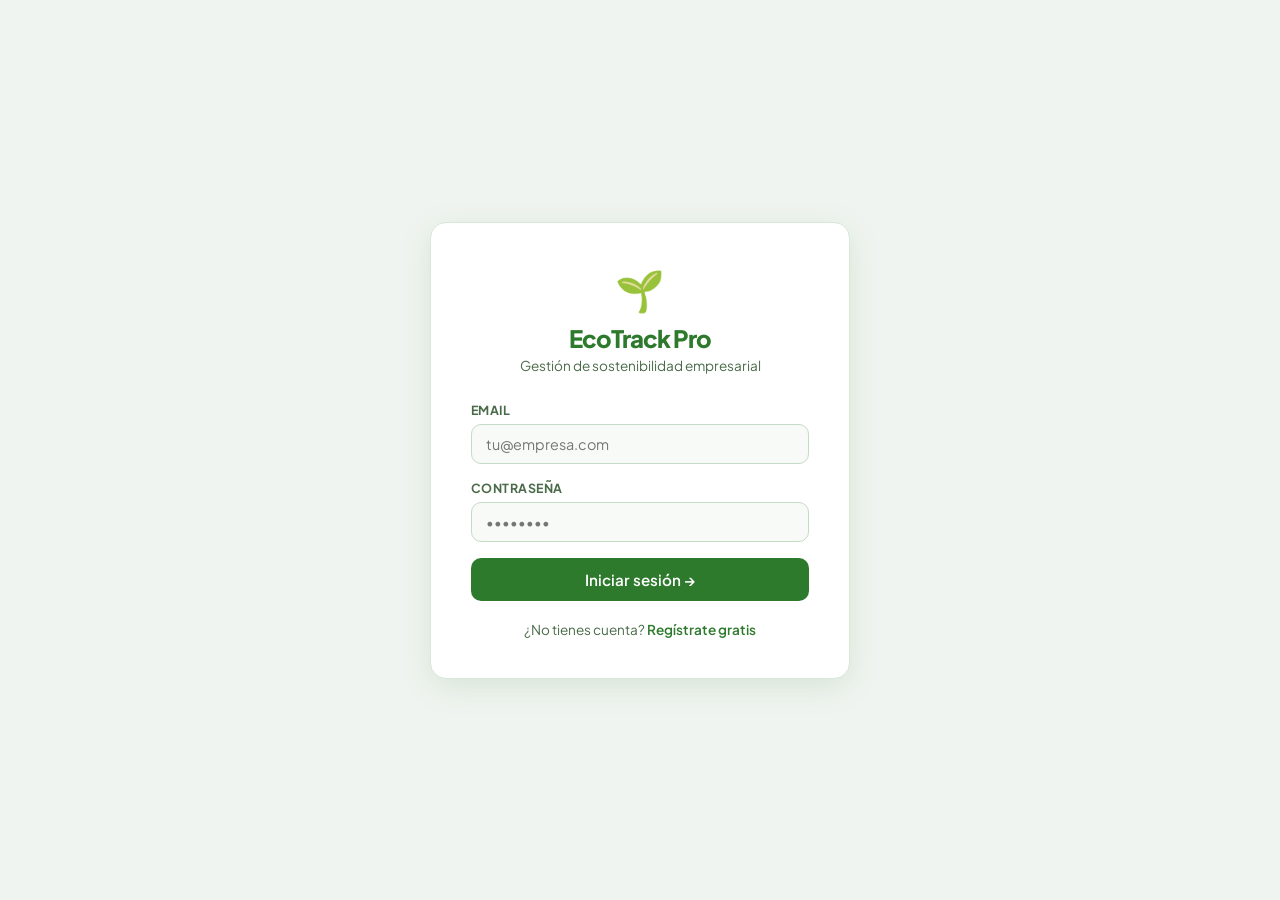
==== ecotrack/frontend/index.html @ 7f2db39b "Subo proyecto" ====
<!DOCTYPE html>
<html lang="es">
<head>
  <meta charset="UTF-8" />
  <meta name="viewport" content="width=device-width, initial-scale=1.0" />
  <title>EcoTrack Pro — Login</title>
  <link rel="stylesheet" href="css/styles.css" />
</head>
<body>
<div class="auth-page">
  <div class="auth-card">
    <div class="auth-logo">
      <div class="logo-icon">🌱</div>
      <h1>EcoTrack Pro</h1>
      <p>Gestión de sostenibilidad empresarial</p>
    </div>

    <!-- Login Form -->
    <div id="login-section">
      <div id="login-error" class="alert alert-error" style="display:none"></div>
      <div class="form-group">
        <label>EMAIL</label>
        <input type="email" id="login-email" placeholder="tu@empresa.com" autocomplete="email" />
      </div>
      <div class="form-group">
        <label>CONTRASEÑA</label>
        <input type="password" id="login-password" placeholder="••••••••" autocomplete="current-password" />
      </div>
      <button id="login-btn" class="btn-primary" style="width:100%;padding:12px;font-size:0.95rem">
        Iniciar sesión →
      </button>
      <div class="auth-switch">
        ¿No tienes cuenta? <a id="show-register-link">Regístrate gratis</a>
      </div>
    </div>

    <!-- Register Form -->
    <div id="register-section" style="display:none">
      <div id="register-error" class="alert alert-error" style="display:none"></div>
      <div class="form-group">
        <label>NOMBRE COMPLETO</label>
        <input type="text" id="reg-name" placeholder="María García" />
      </div>
      <div class="form-group">
        <label>EMAIL</label>
        <input type="email" id="reg-email" placeholder="tu@empresa.com" autocomplete="email" />
      </div>
      <div class="form-group">
        <label>EMPRESA (opcional)</label>
        <input type="text" id="reg-company" placeholder="Mi Empresa S.L." />
      </div>
      <div class="form-group">
        <label>CONTRASEÑA (mínimo 8 caracteres)</label>
        <input type="password" id="reg-password" placeholder="••••••••" autocomplete="new-password" />
      </div>
      <button id="register-btn" class="btn-primary" style="width:100%;padding:12px;font-size:0.95rem">
        Crear cuenta →
      </button>
      <div class="auth-switch">
        ¿Ya tienes cuenta? <a id="show-login-link">Inicia sesión</a>
      </div>
    </div>
  </div>
</div>

<script src="js/api.js?v=3"></script>
<script>
  // No redirigir si ya está logueado aquí para evitar bucles
  // Solo redirigir si tenemos token válido
  if (isLoggedIn()) {
    window.location.replace('/pages/dashboard.html');
  }

  // Mostrar/ocultar formularios
  document.getElementById('show-register-link').addEventListener('click', function() {
    document.getElementById('login-section').style.display = 'none';
    document.getElementById('register-section').style.display = 'block';
    document.getElementById('login-error').style.display = 'none';
  });

  document.getElementById('show-login-link').addEventListener('click', function() {
    document.getElementById('register-section').style.display = 'none';
    document.getElementById('login-section').style.display = 'block';
    document.getElementById('register-error').style.display = 'none';
  });

  // LOGIN
  document.getElementById('login-btn').addEventListener('click', handleLogin);
  document.getElementById('login-password').addEventListener('keydown', function(e) {
    if (e.key === 'Enter') handleLogin();
  });

  async function handleLogin() {
    var email = document.getElementById('login-email').value.trim();
    var password = document.getElementById('login-password').value;
    var errorEl = document.getElementById('login-error');
    errorEl.style.display = 'none';
    errorEl.textContent = '';

    if (!email) {
      errorEl.textContent = 'Introduce tu email.';
      errorEl.style.display = 'block';
      return;
    }
    if (!email.includes('@')) {
      errorEl.textContent = 'El email debe ser válido (ejemplo: usuario@empresa.com).';
      errorEl.style.display = 'block';
      return;
    }
    if (!password) {
      errorEl.textContent = 'Introduce tu contraseña.';
      errorEl.style.display = 'block';
      return;
    }

    var btn = document.getElementById('login-btn');
    btn.textContent = 'Iniciando sesión...';
    btn.disabled = true;

    try {
      var data = await api.login({ email: email, password: password });

      if (!data || !data.access_token) {
        errorEl.textContent = 'Respuesta inesperada del servidor.';
        errorEl.style.display = 'block';
        return;
      }

      // Guardar token y usuario
      localStorage.setItem('eco_token', data.access_token);
      localStorage.setItem('eco_user', JSON.stringify(data.user));

      // Verificar que se guardó
      var saved = localStorage.getItem('eco_token');
      if (!saved) {
        errorEl.textContent = 'Error al guardar la sesión. Comprueba que las cookies estén habilitadas.';
        errorEl.style.display = 'block';
        return;
      }

      // Navegar al dashboard
      window.location.replace('/pages/dashboard.html');

    } catch (err) {
      errorEl.textContent = err.message || 'Error al iniciar sesión.';
      errorEl.style.display = 'block';
    } finally {
      btn.textContent = 'Iniciar sesión →';
      btn.disabled = false;
    }
  }

  // REGISTRO
  document.getElementById('register-btn').addEventListener('click', handleRegister);

  async function handleRegister() {
    var name = document.getElementById('reg-name').value.trim();
    var email = document.getElementById('reg-email').value.trim();
    var company = document.getElementById('reg-company').value.trim();
    var password = document.getElementById('reg-password').value;
    var errorEl = document.getElementById('register-error');
    errorEl.style.display = 'none';
    errorEl.textContent = '';

    if (!name) { errorEl.textContent = 'Introduce tu nombre.'; errorEl.style.display = 'block'; return; }
    if (!email || !email.includes('@')) { errorEl.textContent = 'Introduce un email válido.'; errorEl.style.display = 'block'; return; }
    if (!password || password.length < 8) { errorEl.textContent = 'La contraseña debe tener al menos 8 caracteres.'; errorEl.style.display = 'block'; return; }

    var btn = document.getElementById('register-btn');
    btn.textContent = 'Creando cuenta...';
    btn.disabled = true;

    try {
      await api.register({ name: name, email: email, password: password, company: company || null });
      var data = await api.login({ email: email, password: password });

      if (!data || !data.access_token) {
        errorEl.textContent = 'Cuenta creada. Por favor inicia sesión.';
        errorEl.style.display = 'block';
        document.getElementById('register-section').style.display = 'none';
        document.getElementById('login-section').style.display = 'block';
        document.getElementById('login-email').value = email;
        return;
      }

      localStorage.setItem('eco_token', data.access_token);
      localStorage.setItem('eco_user', JSON.stringify(data.user));
      window.location.replace('/pages/dashboard.html');

    } catch (err) {
      errorEl.textContent = err.message || 'Error al crear la cuenta.';
      errorEl.style.display = 'block';
    } finally {
      btn.textContent = 'Crear cuenta →';
      btn.disabled = false;
    }
  }
</script>
</body>
</html>
---- ecotrack/frontend/css/styles.css ----
@import url('https://fonts.googleapis.com/css2?family=Plus+Jakarta+Sans:wght@300;400;500;600;700;800&family=JetBrains+Mono:wght@400;500&display=swap');

*, *::before, *::after { box-sizing: border-box; margin: 0; padding: 0; }

:root {
  --bg: #f0f4f0;
  --bg2: #e8efe8;
  --white: #ffffff;
  --surface: #ffffff;
  --surface2: #f7faf7;
  --border: #d8e8d8;
  --border2: #c5dbc5;

  --green: #2d7a2d;
  --green2: #3a9e3a;
  --green-light: #e8f5e8;
  --green-glow: rgba(45,122,45,0.12);

  --blue: #1a6b8a;
  --yellow: #d4920a;
  --red: #c0392b;
  --orange: #c0662b;

  --text: #1a2e1a;
  --text2: #4a6b4a;
  --text3: #7a9a7a;

  --font: 'Plus Jakarta Sans', sans-serif;
  --font-mono: 'JetBrains Mono', monospace;
  --radius: 10px;
  --radius-lg: 16px;
  --shadow: 0 2px 16px rgba(45,122,45,0.08);
  --shadow-lg: 0 8px 32px rgba(45,122,45,0.12);
}

html, body { height: 100%; font-family: var(--font); background: var(--bg); color: var(--text); -webkit-font-smoothing: antialiased; }

a { text-decoration: none; color: inherit; }

/* ── Layout ── */
.app-layout { display: flex; min-height: 100vh; }

.sidebar {
  width: 240px; background: var(--green); color: #fff;
  display: flex; flex-direction: column;
  position: fixed; top: 0; left: 0; height: 100vh;
  z-index: 100; transition: transform 0.3s;
}
.sidebar-logo {
  padding: 24px 20px 16px;
  font-size: 1.3rem; font-weight: 800;
  letter-spacing: -0.03em;
  border-bottom: 1px solid rgba(255,255,255,0.15);
}
.sidebar-logo span { opacity: 0.7; font-weight: 400; font-size: 0.75rem; display: block; margin-top: 2px; }
.sidebar-nav { flex: 1; padding: 16px 0; }
.nav-item {
  display: flex; align-items: center; gap: 10px;
  padding: 11px 20px; font-size: 0.88rem; font-weight: 500;
  cursor: pointer; transition: background 0.15s;
  border-left: 3px solid transparent;
}
.nav-item:hover { background: rgba(255,255,255,0.1); }
.nav-item.active { background: rgba(255,255,255,0.18); border-left-color: #fff; font-weight: 700; }
.nav-item .icon { font-size: 1.1rem; width: 22px; text-align: center; }
.sidebar-footer { padding: 16px 20px; border-top: 1px solid rgba(255,255,255,0.15); }
.sidebar-user { font-size: 0.8rem; opacity: 0.8; margin-bottom: 10px; }
.sidebar-user strong { display: block; opacity: 1; color: #fff; }

.main-content { margin-left: 240px; flex: 1; padding: 32px; min-height: 100vh; }

.topbar {
  display: flex; align-items: center; justify-content: space-between;
  margin-bottom: 28px;
}
.page-title { font-size: 1.6rem; font-weight: 800; letter-spacing: -0.04em; color: var(--text); }
.page-subtitle { color: var(--text2); font-size: 0.87rem; margin-top: 4px; }

/* ── Cards ── */
.card {
  background: var(--white); border: 1px solid var(--border);
  border-radius: var(--radius-lg); padding: 24px;
  box-shadow: var(--shadow);
}
.card-title {
  font-size: 0.75rem; font-weight: 700; letter-spacing: 0.06em;
  text-transform: uppercase; color: var(--text3); margin-bottom: 8px;
}

/* ── Stats grid ── */
.stats-grid { display: grid; grid-template-columns: repeat(auto-fit, minmax(200px, 1fr)); gap: 16px; margin-bottom: 24px; }
.stat-card {
  background: var(--white); border: 1px solid var(--border);
  border-radius: var(--radius-lg); padding: 20px;
  box-shadow: var(--shadow);
}
.stat-icon { font-size: 1.8rem; margin-bottom: 10px; }
.stat-value { font-size: 1.9rem; font-weight: 800; letter-spacing: -0.04em; color: var(--text); }
.stat-label { font-size: 0.78rem; color: var(--text2); margin-top: 4px; font-weight: 500; }
.stat-change { font-size: 0.75rem; margin-top: 6px; font-weight: 600; }
.stat-change.up { color: var(--red); }
.stat-change.down { color: var(--green2); }

/* ── Charts ── */
.charts-grid { display: grid; grid-template-columns: 2fr 1fr; gap: 20px; margin-bottom: 24px; }
.chart-container { position: relative; height: 280px; }

/* ── Buttons ── */
button { cursor: pointer; font-family: var(--font); border: none; border-radius: var(--radius); font-weight: 600; transition: all 0.15s; }
.btn-primary { background: var(--green); color: #fff; padding: 10px 20px; font-size: 0.88rem; }
.btn-primary:hover { background: var(--green2); transform: translateY(-1px); box-shadow: 0 4px 12px var(--green-glow); }
.btn-secondary { background: var(--surface2); color: var(--text); border: 1px solid var(--border2); padding: 9px 18px; font-size: 0.85rem; }
.btn-secondary:hover { border-color: var(--green); color: var(--green); }
.btn-danger { background: rgba(192,57,43,0.1); color: var(--red); border: 1px solid rgba(192,57,43,0.2); padding: 8px 14px; font-size: 0.82rem; }
.btn-danger:hover { background: rgba(192,57,43,0.18); }
.btn-ai { background: linear-gradient(135deg, #1a6b8a, #2d7a2d); color: #fff; padding: 10px 20px; font-size: 0.88rem; }
.btn-ai:hover { opacity: 0.9; transform: translateY(-1px); }
.btn-sm { padding: 6px 12px; font-size: 0.78rem; }

/* ── Forms ── */
.form-group { margin-bottom: 16px; }
.form-group label { display: block; font-size: 0.78rem; font-weight: 700; color: var(--text2); margin-bottom: 6px; letter-spacing: 0.04em; text-transform: uppercase; }
input, select, textarea {
  width: 100%; padding: 10px 14px; font-family: var(--font); font-size: 0.9rem;
  background: var(--surface2); border: 1px solid var(--border2); border-radius: var(--radius);
  color: var(--text); outline: none; transition: border-color 0.2s, box-shadow 0.2s;
}
input:focus, select:focus { border-color: var(--green); box-shadow: 0 0 0 3px var(--green-glow); }
.form-row { display: grid; grid-template-columns: 1fr 1fr; gap: 14px; }
.form-actions { display: flex; gap: 10px; justify-content: flex-end; margin-top: 20px; }

/* ── Table ── */
.table-wrapper { overflow-x: auto; }
table { width: 100%; border-collapse: collapse; font-size: 0.87rem; }
th { text-align: left; padding: 10px 14px; color: var(--text3); font-size: 0.72rem; font-weight: 700; letter-spacing: 0.06em; text-transform: uppercase; border-bottom: 2px solid var(--border); }
td { padding: 13px 14px; border-bottom: 1px solid var(--border); vertical-align: middle; }
tr:last-child td { border-bottom: none; }
tr:hover td { background: var(--surface2); }
.table-actions { display: flex; gap: 6px; }

/* ── Badge ── */
.badge { display: inline-flex; align-items: center; padding: 3px 9px; border-radius: 99px; font-size: 0.72rem; font-weight: 700; }
.badge-green { background: var(--green-light); color: var(--green); border: 1px solid rgba(45,122,45,0.2); }
.badge-red { background: rgba(192,57,43,0.08); color: var(--red); border: 1px solid rgba(192,57,43,0.2); }
.badge-blue { background: rgba(26,107,138,0.08); color: var(--blue); border: 1px solid rgba(26,107,138,0.2); }
.badge-yellow { background: rgba(212,146,10,0.08); color: var(--yellow); border: 1px solid rgba(212,146,10,0.2); }

/* ── Modal ── */
.modal-backdrop { position: fixed; inset: 0; background: rgba(0,0,0,0.4); backdrop-filter: blur(4px); display: flex; align-items: center; justify-content: center; z-index: 200; animation: fade-in 0.2s; }
.modal { background: var(--white); border-radius: var(--radius-lg); padding: 28px; width: 100%; max-width: 520px; box-shadow: var(--shadow-lg); animation: scale-in 0.2s; }
.modal-header { display: flex; align-items: center; justify-content: space-between; margin-bottom: 20px; }
.modal-header h3 { font-size: 1.1rem; font-weight: 700; }
.modal-close { background: none; border: none; font-size: 1.5rem; color: var(--text3); cursor: pointer; line-height: 1; }
.modal-close:hover { color: var(--text); }

/* ── AI Plan box ── */
.ai-plan-box {
  background: linear-gradient(135deg, #f0f9f0, #e8f5e8);
  border: 1px solid rgba(45,122,45,0.25); border-radius: var(--radius-lg);
  padding: 24px; font-size: 0.88rem; line-height: 1.7;
  white-space: pre-wrap; font-family: var(--font);
  color: var(--text);
}

/* ── Auth pages ── */
.auth-page { min-height: 100vh; display: flex; align-items: center; justify-content: center; background: var(--bg); }
.auth-card { background: var(--white); border: 1px solid var(--border); border-radius: var(--radius-lg); padding: 40px; width: 100%; max-width: 420px; box-shadow: var(--shadow-lg); }
.auth-logo { text-align: center; margin-bottom: 28px; }
.auth-logo .logo-icon { font-size: 2.5rem; }
.auth-logo h1 { font-size: 1.5rem; font-weight: 800; letter-spacing: -0.04em; color: var(--green); margin-top: 8px; }
.auth-logo p { color: var(--text2); font-size: 0.85rem; margin-top: 4px; }
.auth-switch { text-align: center; margin-top: 20px; font-size: 0.85rem; color: var(--text2); }
.auth-switch a { color: var(--green); font-weight: 600; cursor: pointer; }

/* ── Alert ── */
.alert { padding: 12px 16px; border-radius: var(--radius); font-size: 0.85rem; margin-bottom: 16px; }
.alert-error { background: rgba(192,57,43,0.08); color: var(--red); border: 1px solid rgba(192,57,43,0.2); }
.alert-success { background: var(--green-light); color: var(--green); border: 1px solid rgba(45,122,45,0.2); }

/* ── Toast ── */
.toast { position: fixed; bottom: 24px; right: 24px; background: var(--text); color: #fff; padding: 12px 20px; border-radius: var(--radius); font-size: 0.85rem; z-index: 999; animation: slide-up 0.25s ease; max-width: 320px; }
.toast.success { background: var(--green); }
.toast.error { background: var(--red); }

/* ── Loading ── */
.loading { display: flex; align-items: center; justify-content: center; height: 200px; }
.spinner { width: 36px; height: 36px; border: 3px solid var(--border2); border-top-color: var(--green); border-radius: 50%; animation: spin 0.7s linear infinite; }

/* ── Empty ── */
.empty-state { text-align: center; padding: 60px 20px; color: var(--text3); }
.empty-state .icon { font-size: 2.5rem; margin-bottom: 12px; }
.empty-state h3 { color: var(--text2); font-weight: 600; margin-bottom: 6px; }

/* ── Animations ── */
@keyframes fade-in { from { opacity: 0; } to { opacity: 1; } }
@keyframes scale-in { from { opacity: 0; transform: scale(0.95); } to { opacity: 1; transform: scale(1); } }
@keyframes spin { to { transform: rotate(360deg); } }
@keyframes slide-up { from { opacity: 0; transform: translateY(10px); } to { opacity: 1; transform: translateY(0); } }

/* ── Responsive ── */
@media (max-width: 768px) {
  .sidebar { transform: translateX(-100%); }
  .sidebar.open { transform: translateX(0); }
  .main-content { margin-left: 0; padding: 16px; }
  .charts-grid { grid-template-columns: 1fr; }
  .form-row { grid-template-columns: 1fr; }
}
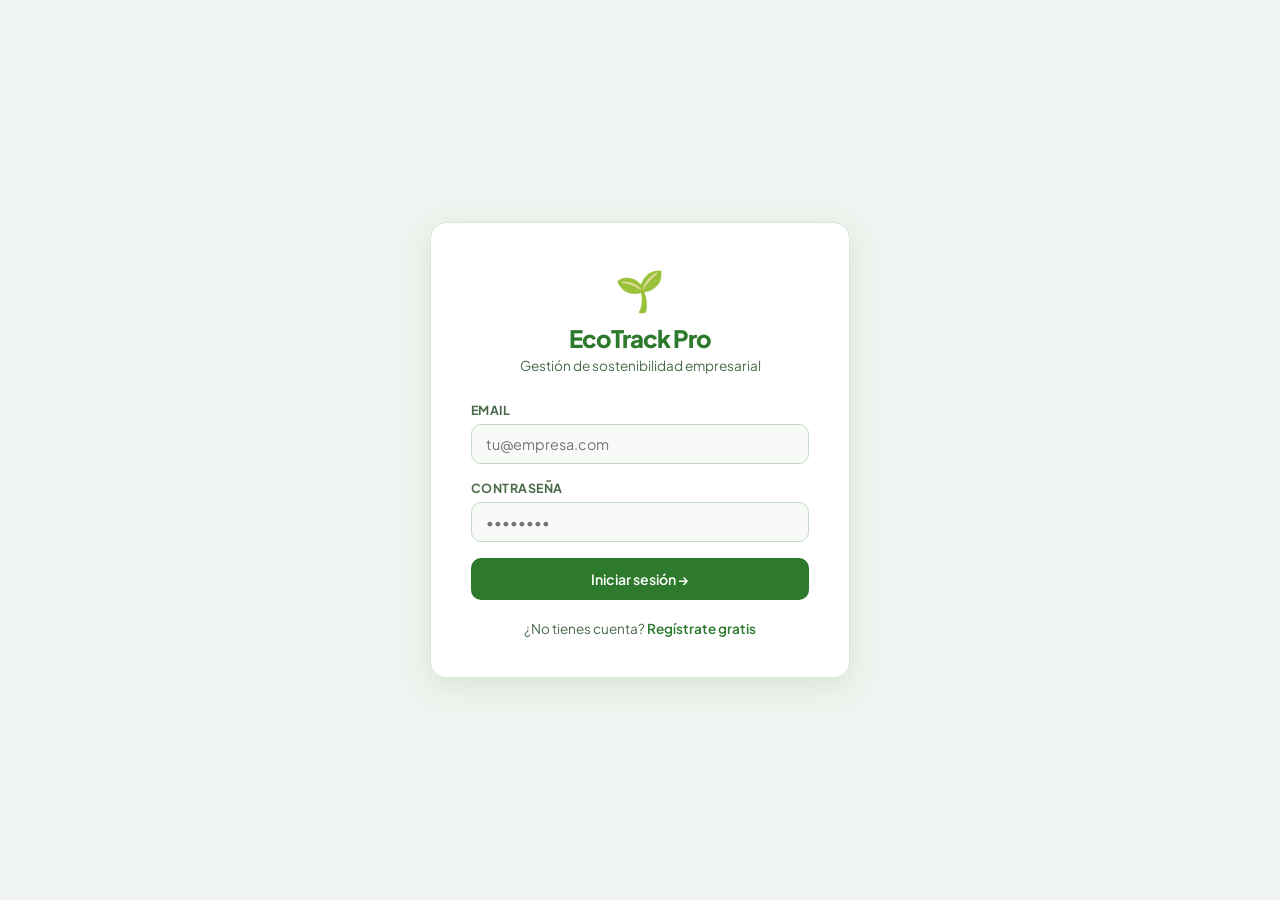
==== commit ca18de89: "Nuevo proyecto v2" ====
--- a/ecotrack/frontend/index.html
+++ b/ecotrack/frontend/index.html
@@ -1,10 +1,10 @@
 <!DOCTYPE html>
 <html lang="es">
 <head>
-  <meta charset="UTF-8" />
-  <meta name="viewport" content="width=device-width, initial-scale=1.0" />
+  <meta charset="UTF-8"/>
+  <meta name="viewport" content="width=device-width, initial-scale=1.0"/>
   <title>EcoTrack Pro — Login</title>
-  <link rel="stylesheet" href="css/styles.css" />
+  <link rel="stylesheet" href="css/styles.css"/>
 </head>
 <body>
 <div class="auth-page">
@@ -14,186 +14,84 @@
       <h1>EcoTrack Pro</h1>
       <p>Gestión de sostenibilidad empresarial</p>
     </div>
-
-    <!-- Login Form -->
     <div id="login-section">
       <div id="login-error" class="alert alert-error" style="display:none"></div>
-      <div class="form-group">
-        <label>EMAIL</label>
-        <input type="email" id="login-email" placeholder="tu@empresa.com" autocomplete="email" />
-      </div>
-      <div class="form-group">
-        <label>CONTRASEÑA</label>
-        <input type="password" id="login-password" placeholder="••••••••" autocomplete="current-password" />
-      </div>
-      <button id="login-btn" class="btn-primary" style="width:100%;padding:12px;font-size:0.95rem">
-        Iniciar sesión →
-      </button>
-      <div class="auth-switch">
-        ¿No tienes cuenta? <a id="show-register-link">Regístrate gratis</a>
-      </div>
+      <div class="form-group"><label>EMAIL</label><input type="email" id="login-email" placeholder="tu@empresa.com"/></div>
+      <div class="form-group"><label>CONTRASEÑA</label><input type="password" id="login-password" placeholder="••••••••"/></div>
+      <button id="login-btn" class="btn-primary" style="width:100%;padding:12px">Iniciar sesión →</button>
+      <div class="auth-switch">¿No tienes cuenta? <a id="show-register">Regístrate gratis</a></div>
     </div>
-
-    <!-- Register Form -->
     <div id="register-section" style="display:none">
       <div id="register-error" class="alert alert-error" style="display:none"></div>
-      <div class="form-group">
-        <label>NOMBRE COMPLETO</label>
-        <input type="text" id="reg-name" placeholder="María García" />
-      </div>
-      <div class="form-group">
-        <label>EMAIL</label>
-        <input type="email" id="reg-email" placeholder="tu@empresa.com" autocomplete="email" />
-      </div>
-      <div class="form-group">
-        <label>EMPRESA (opcional)</label>
-        <input type="text" id="reg-company" placeholder="Mi Empresa S.L." />
-      </div>
-      <div class="form-group">
-        <label>CONTRASEÑA (mínimo 8 caracteres)</label>
-        <input type="password" id="reg-password" placeholder="••••••••" autocomplete="new-password" />
-      </div>
-      <button id="register-btn" class="btn-primary" style="width:100%;padding:12px;font-size:0.95rem">
-        Crear cuenta →
-      </button>
-      <div class="auth-switch">
-        ¿Ya tienes cuenta? <a id="show-login-link">Inicia sesión</a>
-      </div>
+      <div class="form-group"><label>NOMBRE</label><input type="text" id="reg-name" placeholder="María García"/></div>
+      <div class="form-group"><label>EMAIL</label><input type="email" id="reg-email" placeholder="tu@empresa.com"/></div>
+      <div class="form-group"><label>EMPRESA (opcional)</label><input type="text" id="reg-company" placeholder="Mi Empresa S.L."/></div>
+      <div class="form-group"><label>CONTRASEÑA (mín. 8 caracteres)</label><input type="password" id="reg-password" placeholder="••••••••"/></div>
+      <button id="register-btn" class="btn-primary" style="width:100%;padding:12px">Crear cuenta →</button>
+      <div class="auth-switch">¿Ya tienes cuenta? <a id="show-login">Inicia sesión</a></div>
     </div>
   </div>
 </div>
+<script src="js/api.js"></script>
+<script>
+  if (isLoggedIn()) window.location.replace('/pages/dashboard.html');
 
-<script src="js/api.js?v=3"></script>
-<script>
-  // No redirigir si ya está logueado aquí para evitar bucles
-  // Solo redirigir si tenemos token válido
-  if (isLoggedIn()) {
-    window.location.replace('/pages/dashboard.html');
-  }
-
-  // Mostrar/ocultar formularios
-  document.getElementById('show-register-link').addEventListener('click', function() {
-    document.getElementById('login-section').style.display = 'none';
-    document.getElementById('register-section').style.display = 'block';
-    document.getElementById('login-error').style.display = 'none';
+  document.getElementById('show-register').addEventListener('click', function(){
+    document.getElementById('login-section').style.display='none';
+    document.getElementById('register-section').style.display='block';
+  });
+  document.getElementById('show-login').addEventListener('click', function(){
+    document.getElementById('register-section').style.display='none';
+    document.getElementById('login-section').style.display='block';
   });
 
-  document.getElementById('show-login-link').addEventListener('click', function() {
-    document.getElementById('register-section').style.display = 'none';
-    document.getElementById('login-section').style.display = 'block';
-    document.getElementById('register-error').style.display = 'none';
-  });
-
-  // LOGIN
   document.getElementById('login-btn').addEventListener('click', handleLogin);
-  document.getElementById('login-password').addEventListener('keydown', function(e) {
-    if (e.key === 'Enter') handleLogin();
-  });
+  document.getElementById('login-password').addEventListener('keydown', function(e){ if(e.key==='Enter') handleLogin(); });
 
   async function handleLogin() {
     var email = document.getElementById('login-email').value.trim();
     var password = document.getElementById('login-password').value;
     var errorEl = document.getElementById('login-error');
-    errorEl.style.display = 'none';
-    errorEl.textContent = '';
-
-    if (!email) {
-      errorEl.textContent = 'Introduce tu email.';
-      errorEl.style.display = 'block';
-      return;
-    }
-    if (!email.includes('@')) {
-      errorEl.textContent = 'El email debe ser válido (ejemplo: usuario@empresa.com).';
-      errorEl.style.display = 'block';
-      return;
-    }
-    if (!password) {
-      errorEl.textContent = 'Introduce tu contraseña.';
-      errorEl.style.display = 'block';
-      return;
-    }
-
+    errorEl.style.display='none';
+    if (!email || !email.includes('@')) { errorEl.textContent='Introduce un email válido (ejemplo@empresa.com)'; errorEl.style.display='block'; return; }
+    if (!password) { errorEl.textContent='Introduce tu contraseña'; errorEl.style.display='block'; return; }
     var btn = document.getElementById('login-btn');
-    btn.textContent = 'Iniciando sesión...';
-    btn.disabled = true;
-
+    btn.textContent='Iniciando...'; btn.disabled=true;
     try {
       var data = await api.login({ email: email, password: password });
-
-      if (!data || !data.access_token) {
-        errorEl.textContent = 'Respuesta inesperada del servidor.';
-        errorEl.style.display = 'block';
-        return;
-      }
-
-      // Guardar token y usuario
+      if (!data || !data.access_token) { errorEl.textContent='Error inesperado del servidor'; errorEl.style.display='block'; return; }
       localStorage.setItem('eco_token', data.access_token);
       localStorage.setItem('eco_user', JSON.stringify(data.user));
-
-      // Verificar que se guardó
-      var saved = localStorage.getItem('eco_token');
-      if (!saved) {
-        errorEl.textContent = 'Error al guardar la sesión. Comprueba que las cookies estén habilitadas.';
-        errorEl.style.display = 'block';
-        return;
-      }
-
-      // Navegar al dashboard
       window.location.replace('/pages/dashboard.html');
-
-    } catch (err) {
-      errorEl.textContent = err.message || 'Error al iniciar sesión.';
-      errorEl.style.display = 'block';
-    } finally {
-      btn.textContent = 'Iniciar sesión →';
-      btn.disabled = false;
-    }
+    } catch(err) {
+      errorEl.textContent = err.message || 'Error al iniciar sesión';
+      errorEl.style.display='block';
+    } finally { btn.textContent='Iniciar sesión →'; btn.disabled=false; }
   }
 
-  // REGISTRO
   document.getElementById('register-btn').addEventListener('click', handleRegister);
-
   async function handleRegister() {
     var name = document.getElementById('reg-name').value.trim();
     var email = document.getElementById('reg-email').value.trim();
     var company = document.getElementById('reg-company').value.trim();
     var password = document.getElementById('reg-password').value;
     var errorEl = document.getElementById('register-error');
-    errorEl.style.display = 'none';
-    errorEl.textContent = '';
-
-    if (!name) { errorEl.textContent = 'Introduce tu nombre.'; errorEl.style.display = 'block'; return; }
-    if (!email || !email.includes('@')) { errorEl.textContent = 'Introduce un email válido.'; errorEl.style.display = 'block'; return; }
-    if (!password || password.length < 8) { errorEl.textContent = 'La contraseña debe tener al menos 8 caracteres.'; errorEl.style.display = 'block'; return; }
-
+    errorEl.style.display='none';
+    if (!name) { errorEl.textContent='Introduce tu nombre'; errorEl.style.display='block'; return; }
+    if (!email || !email.includes('@')) { errorEl.textContent='Email no válido'; errorEl.style.display='block'; return; }
+    if (!password || password.length < 8) { errorEl.textContent='La contraseña debe tener mínimo 8 caracteres'; errorEl.style.display='block'; return; }
     var btn = document.getElementById('register-btn');
-    btn.textContent = 'Creando cuenta...';
-    btn.disabled = true;
-
+    btn.textContent='Creando cuenta...'; btn.disabled=true;
     try {
       await api.register({ name: name, email: email, password: password, company: company || null });
       var data = await api.login({ email: email, password: password });
-
-      if (!data || !data.access_token) {
-        errorEl.textContent = 'Cuenta creada. Por favor inicia sesión.';
-        errorEl.style.display = 'block';
-        document.getElementById('register-section').style.display = 'none';
-        document.getElementById('login-section').style.display = 'block';
-        document.getElementById('login-email').value = email;
-        return;
-      }
-
       localStorage.setItem('eco_token', data.access_token);
       localStorage.setItem('eco_user', JSON.stringify(data.user));
       window.location.replace('/pages/dashboard.html');
-
-    } catch (err) {
-      errorEl.textContent = err.message || 'Error al crear la cuenta.';
-      errorEl.style.display = 'block';
-    } finally {
-      btn.textContent = 'Crear cuenta →';
-      btn.disabled = false;
-    }
+    } catch(err) {
+      errorEl.textContent = err.message || 'Error al registrarse';
+      errorEl.style.display='block';
+    } finally { btn.textContent='Crear cuenta →'; btn.disabled=false; }
   }
 </script>
 </body>
--- a/ecotrack/frontend/css/styles.css
+++ b/ecotrack/frontend/css/styles.css
@@ -1,207 +1,102 @@
-@import url('https://fonts.googleapis.com/css2?family=Plus+Jakarta+Sans:wght@300;400;500;600;700;800&family=JetBrains+Mono:wght@400;500&display=swap');
-
-*, *::before, *::after { box-sizing: border-box; margin: 0; padding: 0; }
-
-:root {
-  --bg: #f0f4f0;
-  --bg2: #e8efe8;
-  --white: #ffffff;
-  --surface: #ffffff;
-  --surface2: #f7faf7;
-  --border: #d8e8d8;
-  --border2: #c5dbc5;
-
-  --green: #2d7a2d;
-  --green2: #3a9e3a;
-  --green-light: #e8f5e8;
-  --green-glow: rgba(45,122,45,0.12);
-
-  --blue: #1a6b8a;
-  --yellow: #d4920a;
-  --red: #c0392b;
-  --orange: #c0662b;
-
-  --text: #1a2e1a;
-  --text2: #4a6b4a;
-  --text3: #7a9a7a;
-
-  --font: 'Plus Jakarta Sans', sans-serif;
-  --font-mono: 'JetBrains Mono', monospace;
-  --radius: 10px;
-  --radius-lg: 16px;
-  --shadow: 0 2px 16px rgba(45,122,45,0.08);
-  --shadow-lg: 0 8px 32px rgba(45,122,45,0.12);
+@import url('https://fonts.googleapis.com/css2?family=Plus+Jakarta+Sans:wght@300;400;500;600;700;800&display=swap');
+*,*::before,*::after{box-sizing:border-box;margin:0;padding:0}
+:root{
+  --bg:#f0f4f0;--white:#ffffff;--surface:#ffffff;--surface2:#f7faf7;
+  --border:#d8e8d8;--border2:#c5dbc5;
+  --green:#2d7a2d;--green2:#3a9e3a;--green-light:#e8f5e8;--green-glow:rgba(45,122,45,0.12);
+  --blue:#1a6b8a;--yellow:#d4920a;--red:#c0392b;
+  --text:#1a2e1a;--text2:#4a6b4a;--text3:#7a9a7a;
+  --font:'Plus Jakarta Sans',sans-serif;--radius:10px;--radius-lg:16px;
+  --shadow:0 2px 16px rgba(45,122,45,0.08);--shadow-lg:0 8px 32px rgba(45,122,45,0.12);
 }
-
-html, body { height: 100%; font-family: var(--font); background: var(--bg); color: var(--text); -webkit-font-smoothing: antialiased; }
-
-a { text-decoration: none; color: inherit; }
-
-/* ── Layout ── */
-.app-layout { display: flex; min-height: 100vh; }
-
-.sidebar {
-  width: 240px; background: var(--green); color: #fff;
-  display: flex; flex-direction: column;
-  position: fixed; top: 0; left: 0; height: 100vh;
-  z-index: 100; transition: transform 0.3s;
-}
-.sidebar-logo {
-  padding: 24px 20px 16px;
-  font-size: 1.3rem; font-weight: 800;
-  letter-spacing: -0.03em;
-  border-bottom: 1px solid rgba(255,255,255,0.15);
-}
-.sidebar-logo span { opacity: 0.7; font-weight: 400; font-size: 0.75rem; display: block; margin-top: 2px; }
-.sidebar-nav { flex: 1; padding: 16px 0; }
-.nav-item {
-  display: flex; align-items: center; gap: 10px;
-  padding: 11px 20px; font-size: 0.88rem; font-weight: 500;
-  cursor: pointer; transition: background 0.15s;
-  border-left: 3px solid transparent;
-}
-.nav-item:hover { background: rgba(255,255,255,0.1); }
-.nav-item.active { background: rgba(255,255,255,0.18); border-left-color: #fff; font-weight: 700; }
-.nav-item .icon { font-size: 1.1rem; width: 22px; text-align: center; }
-.sidebar-footer { padding: 16px 20px; border-top: 1px solid rgba(255,255,255,0.15); }
-.sidebar-user { font-size: 0.8rem; opacity: 0.8; margin-bottom: 10px; }
-.sidebar-user strong { display: block; opacity: 1; color: #fff; }
-
-.main-content { margin-left: 240px; flex: 1; padding: 32px; min-height: 100vh; }
-
-.topbar {
-  display: flex; align-items: center; justify-content: space-between;
-  margin-bottom: 28px;
-}
-.page-title { font-size: 1.6rem; font-weight: 800; letter-spacing: -0.04em; color: var(--text); }
-.page-subtitle { color: var(--text2); font-size: 0.87rem; margin-top: 4px; }
-
-/* ── Cards ── */
-.card {
-  background: var(--white); border: 1px solid var(--border);
-  border-radius: var(--radius-lg); padding: 24px;
-  box-shadow: var(--shadow);
-}
-.card-title {
-  font-size: 0.75rem; font-weight: 700; letter-spacing: 0.06em;
-  text-transform: uppercase; color: var(--text3); margin-bottom: 8px;
-}
-
-/* ── Stats grid ── */
-.stats-grid { display: grid; grid-template-columns: repeat(auto-fit, minmax(200px, 1fr)); gap: 16px; margin-bottom: 24px; }
-.stat-card {
-  background: var(--white); border: 1px solid var(--border);
-  border-radius: var(--radius-lg); padding: 20px;
-  box-shadow: var(--shadow);
-}
-.stat-icon { font-size: 1.8rem; margin-bottom: 10px; }
-.stat-value { font-size: 1.9rem; font-weight: 800; letter-spacing: -0.04em; color: var(--text); }
-.stat-label { font-size: 0.78rem; color: var(--text2); margin-top: 4px; font-weight: 500; }
-.stat-change { font-size: 0.75rem; margin-top: 6px; font-weight: 600; }
-.stat-change.up { color: var(--red); }
-.stat-change.down { color: var(--green2); }
-
-/* ── Charts ── */
-.charts-grid { display: grid; grid-template-columns: 2fr 1fr; gap: 20px; margin-bottom: 24px; }
-.chart-container { position: relative; height: 280px; }
-
-/* ── Buttons ── */
-button { cursor: pointer; font-family: var(--font); border: none; border-radius: var(--radius); font-weight: 600; transition: all 0.15s; }
-.btn-primary { background: var(--green); color: #fff; padding: 10px 20px; font-size: 0.88rem; }
-.btn-primary:hover { background: var(--green2); transform: translateY(-1px); box-shadow: 0 4px 12px var(--green-glow); }
-.btn-secondary { background: var(--surface2); color: var(--text); border: 1px solid var(--border2); padding: 9px 18px; font-size: 0.85rem; }
-.btn-secondary:hover { border-color: var(--green); color: var(--green); }
-.btn-danger { background: rgba(192,57,43,0.1); color: var(--red); border: 1px solid rgba(192,57,43,0.2); padding: 8px 14px; font-size: 0.82rem; }
-.btn-danger:hover { background: rgba(192,57,43,0.18); }
-.btn-ai { background: linear-gradient(135deg, #1a6b8a, #2d7a2d); color: #fff; padding: 10px 20px; font-size: 0.88rem; }
-.btn-ai:hover { opacity: 0.9; transform: translateY(-1px); }
-.btn-sm { padding: 6px 12px; font-size: 0.78rem; }
-
-/* ── Forms ── */
-.form-group { margin-bottom: 16px; }
-.form-group label { display: block; font-size: 0.78rem; font-weight: 700; color: var(--text2); margin-bottom: 6px; letter-spacing: 0.04em; text-transform: uppercase; }
-input, select, textarea {
-  width: 100%; padding: 10px 14px; font-family: var(--font); font-size: 0.9rem;
-  background: var(--surface2); border: 1px solid var(--border2); border-radius: var(--radius);
-  color: var(--text); outline: none; transition: border-color 0.2s, box-shadow 0.2s;
-}
-input:focus, select:focus { border-color: var(--green); box-shadow: 0 0 0 3px var(--green-glow); }
-.form-row { display: grid; grid-template-columns: 1fr 1fr; gap: 14px; }
-.form-actions { display: flex; gap: 10px; justify-content: flex-end; margin-top: 20px; }
-
-/* ── Table ── */
-.table-wrapper { overflow-x: auto; }
-table { width: 100%; border-collapse: collapse; font-size: 0.87rem; }
-th { text-align: left; padding: 10px 14px; color: var(--text3); font-size: 0.72rem; font-weight: 700; letter-spacing: 0.06em; text-transform: uppercase; border-bottom: 2px solid var(--border); }
-td { padding: 13px 14px; border-bottom: 1px solid var(--border); vertical-align: middle; }
-tr:last-child td { border-bottom: none; }
-tr:hover td { background: var(--surface2); }
-.table-actions { display: flex; gap: 6px; }
-
-/* ── Badge ── */
-.badge { display: inline-flex; align-items: center; padding: 3px 9px; border-radius: 99px; font-size: 0.72rem; font-weight: 700; }
-.badge-green { background: var(--green-light); color: var(--green); border: 1px solid rgba(45,122,45,0.2); }
-.badge-red { background: rgba(192,57,43,0.08); color: var(--red); border: 1px solid rgba(192,57,43,0.2); }
-.badge-blue { background: rgba(26,107,138,0.08); color: var(--blue); border: 1px solid rgba(26,107,138,0.2); }
-.badge-yellow { background: rgba(212,146,10,0.08); color: var(--yellow); border: 1px solid rgba(212,146,10,0.2); }
-
-/* ── Modal ── */
-.modal-backdrop { position: fixed; inset: 0; background: rgba(0,0,0,0.4); backdrop-filter: blur(4px); display: flex; align-items: center; justify-content: center; z-index: 200; animation: fade-in 0.2s; }
-.modal { background: var(--white); border-radius: var(--radius-lg); padding: 28px; width: 100%; max-width: 520px; box-shadow: var(--shadow-lg); animation: scale-in 0.2s; }
-.modal-header { display: flex; align-items: center; justify-content: space-between; margin-bottom: 20px; }
-.modal-header h3 { font-size: 1.1rem; font-weight: 700; }
-.modal-close { background: none; border: none; font-size: 1.5rem; color: var(--text3); cursor: pointer; line-height: 1; }
-.modal-close:hover { color: var(--text); }
-
-/* ── AI Plan box ── */
-.ai-plan-box {
-  background: linear-gradient(135deg, #f0f9f0, #e8f5e8);
-  border: 1px solid rgba(45,122,45,0.25); border-radius: var(--radius-lg);
-  padding: 24px; font-size: 0.88rem; line-height: 1.7;
-  white-space: pre-wrap; font-family: var(--font);
-  color: var(--text);
-}
-
-/* ── Auth pages ── */
-.auth-page { min-height: 100vh; display: flex; align-items: center; justify-content: center; background: var(--bg); }
-.auth-card { background: var(--white); border: 1px solid var(--border); border-radius: var(--radius-lg); padding: 40px; width: 100%; max-width: 420px; box-shadow: var(--shadow-lg); }
-.auth-logo { text-align: center; margin-bottom: 28px; }
-.auth-logo .logo-icon { font-size: 2.5rem; }
-.auth-logo h1 { font-size: 1.5rem; font-weight: 800; letter-spacing: -0.04em; color: var(--green); margin-top: 8px; }
-.auth-logo p { color: var(--text2); font-size: 0.85rem; margin-top: 4px; }
-.auth-switch { text-align: center; margin-top: 20px; font-size: 0.85rem; color: var(--text2); }
-.auth-switch a { color: var(--green); font-weight: 600; cursor: pointer; }
-
-/* ── Alert ── */
-.alert { padding: 12px 16px; border-radius: var(--radius); font-size: 0.85rem; margin-bottom: 16px; }
-.alert-error { background: rgba(192,57,43,0.08); color: var(--red); border: 1px solid rgba(192,57,43,0.2); }
-.alert-success { background: var(--green-light); color: var(--green); border: 1px solid rgba(45,122,45,0.2); }
-
-/* ── Toast ── */
-.toast { position: fixed; bottom: 24px; right: 24px; background: var(--text); color: #fff; padding: 12px 20px; border-radius: var(--radius); font-size: 0.85rem; z-index: 999; animation: slide-up 0.25s ease; max-width: 320px; }
-.toast.success { background: var(--green); }
-.toast.error { background: var(--red); }
-
-/* ── Loading ── */
-.loading { display: flex; align-items: center; justify-content: center; height: 200px; }
-.spinner { width: 36px; height: 36px; border: 3px solid var(--border2); border-top-color: var(--green); border-radius: 50%; animation: spin 0.7s linear infinite; }
-
-/* ── Empty ── */
-.empty-state { text-align: center; padding: 60px 20px; color: var(--text3); }
-.empty-state .icon { font-size: 2.5rem; margin-bottom: 12px; }
-.empty-state h3 { color: var(--text2); font-weight: 600; margin-bottom: 6px; }
-
-/* ── Animations ── */
-@keyframes fade-in { from { opacity: 0; } to { opacity: 1; } }
-@keyframes scale-in { from { opacity: 0; transform: scale(0.95); } to { opacity: 1; transform: scale(1); } }
-@keyframes spin { to { transform: rotate(360deg); } }
-@keyframes slide-up { from { opacity: 0; transform: translateY(10px); } to { opacity: 1; transform: translateY(0); } }
-
-/* ── Responsive ── */
-@media (max-width: 768px) {
-  .sidebar { transform: translateX(-100%); }
-  .sidebar.open { transform: translateX(0); }
-  .main-content { margin-left: 0; padding: 16px; }
-  .charts-grid { grid-template-columns: 1fr; }
-  .form-row { grid-template-columns: 1fr; }
-}
+html,body{height:100%;font-family:var(--font);background:var(--bg);color:var(--text);-webkit-font-smoothing:antialiased}
+a{text-decoration:none;color:inherit}
+.app-layout{display:flex;min-height:100vh}
+.sidebar{width:240px;background:var(--green);color:#fff;display:flex;flex-direction:column;position:fixed;top:0;left:0;height:100vh;z-index:100}
+.sidebar-logo{padding:24px 20px 16px;font-size:1.3rem;font-weight:800;letter-spacing:-0.03em;border-bottom:1px solid rgba(255,255,255,0.15)}
+.sidebar-logo span{opacity:0.7;font-weight:400;font-size:0.75rem;display:block;margin-top:2px}
+.sidebar-nav{flex:1;padding:16px 0}
+.nav-item{display:flex;align-items:center;gap:10px;padding:11px 20px;font-size:0.88rem;font-weight:500;cursor:pointer;transition:background 0.15s;border-left:3px solid transparent}
+.nav-item:hover{background:rgba(255,255,255,0.1)}
+.nav-item.active{background:rgba(255,255,255,0.18);border-left-color:#fff;font-weight:700}
+.nav-item .icon{font-size:1.1rem;width:22px;text-align:center}
+.sidebar-footer{padding:16px 20px;border-top:1px solid rgba(255,255,255,0.15)}
+.sidebar-user{font-size:0.8rem;opacity:0.8;margin-bottom:10px}
+.sidebar-user strong{display:block;opacity:1;color:#fff}
+.admin-badge{background:rgba(255,255,255,0.2);color:#fff;font-size:0.65rem;padding:2px 7px;border-radius:99px;font-weight:700;letter-spacing:0.05em}
+.main-content{margin-left:240px;flex:1;padding:32px;min-height:100vh}
+.topbar{display:flex;align-items:center;justify-content:space-between;margin-bottom:28px}
+.page-title{font-size:1.6rem;font-weight:800;letter-spacing:-0.04em;color:var(--text)}
+.page-subtitle{color:var(--text2);font-size:0.87rem;margin-top:4px}
+.card{background:var(--white);border:1px solid var(--border);border-radius:var(--radius-lg);padding:24px;box-shadow:var(--shadow)}
+.card-title{font-size:0.75rem;font-weight:700;letter-spacing:0.06em;text-transform:uppercase;color:var(--text3);margin-bottom:8px}
+.stats-grid{display:grid;grid-template-columns:repeat(auto-fit,minmax(180px,1fr));gap:16px;margin-bottom:24px}
+.stat-card{background:var(--white);border:1px solid var(--border);border-radius:var(--radius-lg);padding:20px;box-shadow:var(--shadow)}
+.stat-icon{font-size:1.8rem;margin-bottom:10px}
+.stat-value{font-size:1.9rem;font-weight:800;letter-spacing:-0.04em;color:var(--text)}
+.stat-label{font-size:0.78rem;color:var(--text2);margin-top:4px;font-weight:500}
+.stat-change{font-size:0.75rem;margin-top:6px;font-weight:600}
+.stat-change.up{color:var(--red)}.stat-change.down{color:var(--green2)}
+.charts-grid{display:grid;grid-template-columns:2fr 1fr;gap:20px;margin-bottom:24px}
+.chart-container{position:relative;height:280px}
+button{cursor:pointer;font-family:var(--font);border:none;border-radius:var(--radius);font-weight:600;transition:all 0.15s}
+.btn-primary{background:var(--green);color:#fff;padding:10px 20px;font-size:0.88rem}
+.btn-primary:hover{background:var(--green2);transform:translateY(-1px);box-shadow:0 4px 12px var(--green-glow)}
+.btn-secondary{background:var(--surface2);color:var(--text);border:1px solid var(--border2);padding:9px 18px;font-size:0.85rem}
+.btn-secondary:hover{border-color:var(--green);color:var(--green)}
+.btn-danger{background:rgba(192,57,43,0.1);color:var(--red);border:1px solid rgba(192,57,43,0.2);padding:8px 14px;font-size:0.82rem}
+.btn-danger:hover{background:rgba(192,57,43,0.18)}
+.btn-ai{background:linear-gradient(135deg,#1a6b8a,#2d7a2d);color:#fff;padding:10px 20px;font-size:0.88rem}
+.btn-ai:hover{opacity:0.9;transform:translateY(-1px)}
+.btn-admin{background:linear-gradient(135deg,#c0662b,#c0392b);color:#fff;padding:9px 18px;font-size:0.85rem}
+.btn-sm{padding:6px 12px;font-size:0.78rem}
+.form-group{margin-bottom:16px}
+.form-group label{display:block;font-size:0.78rem;font-weight:700;color:var(--text2);margin-bottom:6px;letter-spacing:0.04em;text-transform:uppercase}
+input,select,textarea{width:100%;padding:10px 14px;font-family:var(--font);font-size:0.9rem;background:var(--surface2);border:1px solid var(--border2);border-radius:var(--radius);color:var(--text);outline:none;transition:border-color 0.2s,box-shadow 0.2s}
+input:focus,select:focus{border-color:var(--green);box-shadow:0 0 0 3px var(--green-glow)}
+.form-row{display:grid;grid-template-columns:1fr 1fr;gap:14px}
+.form-actions{display:flex;gap:10px;justify-content:flex-end;margin-top:20px}
+table{width:100%;border-collapse:collapse;font-size:0.87rem}
+th{text-align:left;padding:10px 14px;color:var(--text3);font-size:0.72rem;font-weight:700;letter-spacing:0.06em;text-transform:uppercase;border-bottom:2px solid var(--border)}
+td{padding:13px 14px;border-bottom:1px solid var(--border);vertical-align:middle}
+tr:last-child td{border-bottom:none}
+tr:hover td{background:var(--surface2)}
+.table-actions{display:flex;gap:6px}
+.badge{display:inline-flex;align-items:center;padding:3px 9px;border-radius:99px;font-size:0.72rem;font-weight:700}
+.badge-green{background:var(--green-light);color:var(--green);border:1px solid rgba(45,122,45,0.2)}
+.badge-red{background:rgba(192,57,43,0.08);color:var(--red);border:1px solid rgba(192,57,43,0.2)}
+.badge-blue{background:rgba(26,107,138,0.08);color:var(--blue);border:1px solid rgba(26,107,138,0.2)}
+.badge-yellow{background:rgba(212,146,10,0.08);color:var(--yellow);border:1px solid rgba(212,146,10,0.2)}
+.badge-orange{background:rgba(192,102,43,0.1);color:#c0662b;border:1px solid rgba(192,102,43,0.2)}
+.modal-backdrop{position:fixed;inset:0;background:rgba(0,0,0,0.4);backdrop-filter:blur(4px);display:flex;align-items:center;justify-content:center;z-index:200;animation:fade-in 0.2s}
+.modal{background:var(--white);border-radius:var(--radius-lg);padding:28px;width:100%;max-width:520px;box-shadow:var(--shadow-lg);animation:scale-in 0.2s}
+.modal-header{display:flex;align-items:center;justify-content:space-between;margin-bottom:20px}
+.modal-header h3{font-size:1.1rem;font-weight:700}
+.modal-close{background:none;border:none;font-size:1.5rem;color:var(--text3);cursor:pointer;line-height:1}
+.modal-close:hover{color:var(--text)}
+.ai-plan-box{background:linear-gradient(135deg,#f0f9f0,#e8f5e8);border:1px solid rgba(45,122,45,0.25);border-radius:var(--radius-lg);padding:24px;font-size:0.88rem;line-height:1.7;white-space:pre-wrap;font-family:var(--font);color:var(--text)}
+.auth-page{min-height:100vh;display:flex;align-items:center;justify-content:center;background:var(--bg)}
+.auth-card{background:var(--white);border:1px solid var(--border);border-radius:var(--radius-lg);padding:40px;width:100%;max-width:420px;box-shadow:var(--shadow-lg)}
+.auth-logo{text-align:center;margin-bottom:28px}
+.auth-logo .logo-icon{font-size:2.5rem}
+.auth-logo h1{font-size:1.5rem;font-weight:800;letter-spacing:-0.04em;color:var(--green);margin-top:8px}
+.auth-logo p{color:var(--text2);font-size:0.85rem;margin-top:4px}
+.auth-switch{text-align:center;margin-top:20px;font-size:0.85rem;color:var(--text2)}
+.auth-switch a{color:var(--green);font-weight:600;cursor:pointer}
+.alert{padding:12px 16px;border-radius:var(--radius);font-size:0.85rem;margin-bottom:16px}
+.alert-error{background:rgba(192,57,43,0.08);color:var(--red);border:1px solid rgba(192,57,43,0.2)}
+.alert-success{background:var(--green-light);color:var(--green);border:1px solid rgba(45,122,45,0.2)}
+.toast{position:fixed;bottom:24px;right:24px;background:var(--text);color:#fff;padding:12px 20px;border-radius:var(--radius);font-size:0.85rem;z-index:999;animation:slide-up 0.25s ease;max-width:320px}
+.toast.success{background:var(--green)}.toast.error{background:var(--red)}
+.loading{display:flex;align-items:center;justify-content:center;height:200px}
+.spinner{width:36px;height:36px;border:3px solid var(--border2);border-top-color:var(--green);border-radius:50%;animation:spin 0.7s linear infinite}
+.empty-state{text-align:center;padding:60px 20px;color:var(--text3)}
+.empty-state .icon{font-size:2.5rem;margin-bottom:12px}
+.empty-state h3{color:var(--text2);font-weight:600;margin-bottom:6px}
+.admin-panel{background:linear-gradient(135deg,rgba(192,57,43,0.05),rgba(212,146,10,0.05));border:1px solid rgba(192,57,43,0.15);border-radius:var(--radius-lg);padding:20px;margin-bottom:24px}
+.admin-panel-title{color:#c0392b;font-weight:700;font-size:0.8rem;text-transform:uppercase;letter-spacing:0.06em;margin-bottom:12px}
+@keyframes fade-in{from{opacity:0}to{opacity:1}}
+@keyframes scale-in{from{opacity:0;transform:scale(0.95)}to{opacity:1;transform:scale(1)}}
+@keyframes spin{to{transform:rotate(360deg)}}
+@keyframes slide-up{from{opacity:0;transform:translateY(10px)}to{opacity:1;transform:translateY(0)}}
+@media(max-width:768px){.sidebar{display:none}.main-content{margin-left:0;padding:16px}.charts-grid{grid-template-columns:1fr}.form-row{grid-template-columns:1fr}}
